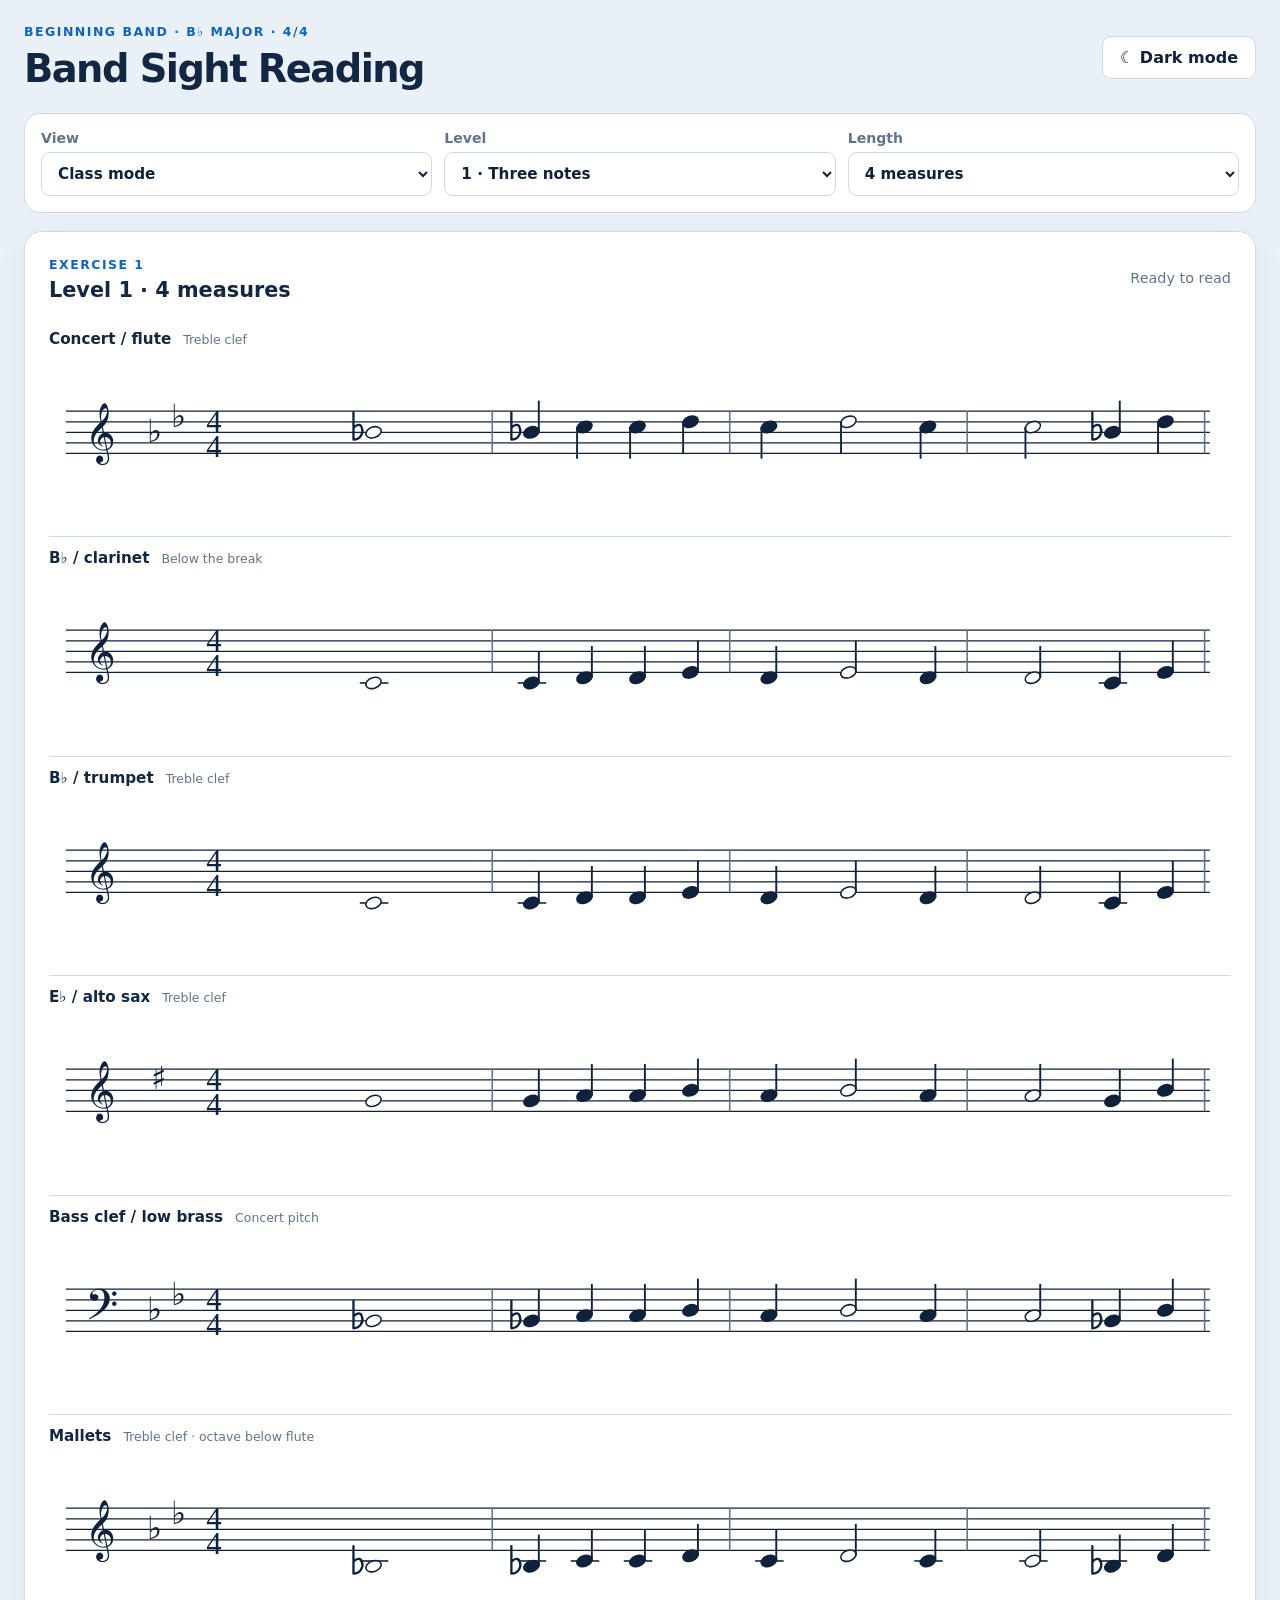
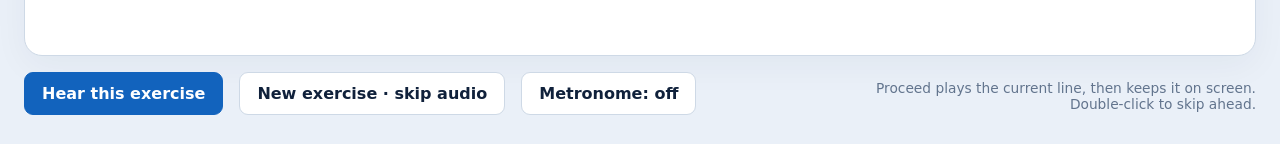
==== index.html @ 4929f15d "Add files via upload" ====
<!doctype html><html lang="en"><head><meta charset="utf-8"><meta name="viewport" content="width=device-width,initial-scale=1"><meta name="theme-color" content="#f4f7fb"><title>Band Sight Reading</title><link rel="stylesheet" href="style.css"></head><body><main class="shell"><header><div><p class="eyebrow">BEGINNING BAND · B♭ MAJOR · 4/4</p><h1>Band Sight Reading</h1></div><button id="theme" class="icon" aria-pressed="false" aria-label="Toggle dark mode" title="Toggle dark mode">☾ Dark mode</button></header><section class="toolbar" aria-label="Exercise settings"><label>View<select id="mode"><option value="class">Class mode</option><option value="single">Instrument mode</option></select></label><label id="instrument-wrap" hidden>Part<select id="instrument"><option value="concert">Concert / flute</option><option value="clarinet">B♭ / clarinet</option><option value="trumpet">B♭ / trumpet</option><option value="alto">E♭ / alto saxophone</option><option value="bass">Bass clef / low brass</option><option value="mallets">Mallets</option></select></label><label>Level<select id="level"><option value="1">1 · Three notes</option><option value="2">2 · Three notes + eighths</option><option value="3">3 · Three notes + rests</option><option value="4">4 · Five notes</option><option value="5">5 · Five notes + eighths</option><option value="6">6 · Five notes + rests</option><option value="7">7 · Eight notes</option><option value="8">8 · Expression</option></select></label><label>Length<select id="measures"><option value="4">4 measures</option><option value="8">8 measures</option></select></label><label id="tempo-wrap" hidden>Tempo<input id="tempo-slider" type="range" min="48" max="172" value="68"><output id="tempo-value" for="tempo-slider">68 BPM</output></label></section><section id="score-area" class="score-area"><div class="score-head"><div><span id="exercise-number">EXERCISE 1</span><h2 id="score-title">Level 1 · 4 measures</h2></div><span id="status" role="status" aria-live="polite">Ready to read</span></div><div id="scores"></div></section><footer><div class="actions"><button id="proceed" class="primary">Hear this exercise</button><button id="replay" hidden>Hear again</button><button id="new-exercise">New exercise · skip audio</button><button id="copy-link" hidden>Copy student link</button><button id="play-along" hidden aria-pressed="false">Play along</button><button id="tracker" hidden aria-pressed="true">Tracker: on</button><button id="metro" aria-pressed="false">Metronome: off</button></div><p class="hint">Proceed plays the current line, then keeps it on screen. Double-click to skip ahead.</p></footer></main><script type="module" src="app.js"></script></body></html>
---- style.css ----
:root{font-family:Inter,ui-sans-serif,system-ui,Segoe UI,sans-serif;color:#132743;background:#eaf0f8;--surface:#fff;--muted:#62748d;--line:#ced9e6;--ink:#10213b;--accent:#1263bd}*{box-sizing:border-box}body{margin:0;padding:24px}.shell{max-width:1450px;margin:auto}header,.score-head,footer,.actions{display:flex;align-items:center;justify-content:space-between;gap:16px}header{margin-bottom:22px}.eyebrow,#exercise-number{color:var(--accent);font-size:.78rem;font-weight:800;letter-spacing:.12em;margin:0 0 7px}h1{font-size:clamp(1.6rem,3vw,2.5rem);letter-spacing:-.04em;margin:0}h2{margin:5px 0 0;font-size:1.3rem}.toolbar{display:flex;flex-wrap:wrap;gap:12px;background:var(--surface);padding:16px;border:1px solid var(--line);border-radius:16px;margin-bottom:18px}.toolbar label{display:flex;flex-direction:column;gap:6px;color:var(--muted);font-size:.88rem;font-weight:650;min-width:160px;flex:1}.toolbar label[hidden]{display:none}select,button{font:inherit;border-radius:9px;cursor:pointer}select{width:100%;padding:11px 12px;background:var(--surface);border:1px solid var(--line);color:var(--ink);font-size:.95rem}button{border:1px solid var(--line);padding:11px 17px;background:var(--surface);color:var(--ink);font-weight:700}button:hover{border-color:var(--accent)}button:focus-visible,select:focus-visible{outline:3px solid var(--accent);outline-offset:2px}.icon{white-space:nowrap}.score-area{background:var(--surface);border:1px solid var(--line);border-radius:18px;padding:22px 24px;box-shadow:0 10px 35px #11284a0c}.score-head{margin-bottom:16px}#status{color:var(--muted);font-size:.9rem;text-align:right}.part{border-top:1px solid var(--line);padding:12px 0 7px}.part:first-child{border-top:0}.part-label{display:flex;align-items:baseline;gap:12px;margin:0 0 2px;font-size:.95rem;font-weight:800}.part-label small{font-size:.78rem;font-weight:500;color:var(--muted)}.staff-scroll{overflow-x:auto}.staff{display:block;width:100%;min-width:650px;height:auto;max-height:180px;color:var(--ink)}.staff text{font-family:Georgia,serif;fill:currentColor}.staff line,.staff path,.staff ellipse{stroke:currentColor}.staff .note{fill:currentColor}.staff .open{fill:var(--surface)}.staff .bar{stroke:var(--muted)}.staff .dynamic{font-style:italic;font-weight:bold}footer{margin-top:16px;align-items:flex-start}.actions{justify-content:flex-start;flex-wrap:wrap}.primary{background:var(--accent);color:white;border-color:var(--accent);min-width:195px}.primary:hover{filter:brightness(1.12)}.hint{color:var(--muted);font-size:.86rem;max-width:390px;margin:8px 0;text-align:right}body.dark{color:#e8f1ff;background:#101a2b;--surface:#1b2b41;--muted:#adbed3;--line:#405671;--ink:#eaf3ff;--accent:#72b7ff}body.dark .primary{background:#3485da;border-color:#3485da;color:white}@media(max-width:750px){body{padding:12px}.score-area{padding:16px}.toolbar{gap:10px}.toolbar label{min-width:135px}header{align-items:flex-start}footer{flex-direction:column}.hint{text-align:left;margin:0}.part-label{flex-wrap:wrap}.staff{min-width:650px}}

#tempo-wrap input{width:100%;accent-color:var(--accent)}#tempo-value{font-size:.85rem;color:var(--ink)}.staff .active-note{fill:#e59c22;stroke:#b6730d;stroke-width:2.6}.staff .active-rest{fill:#e59c22}.staff-scroll{scrollbar-width:thin}

button:disabled{opacity:.55;cursor:not-allowed}

body{min-height:100vh}html:has(body.dark){background:#101a2b}body.eight .shell{max-width:1800px}.staff{max-height:none}

.staff-scroll:has(svg[viewBox="0 0 2300 170"]) .staff{min-width:2000px;max-height:none}

button[aria-pressed="true"]{background:var(--accent);border-color:var(--accent);color:#fff;box-shadow:0 0 0 3px color-mix(in srgb,var(--accent) 18%,transparent)}body.dark button[aria-pressed="true"]{background:#3485da;border-color:#3485da;color:#fff}

body.class-view .staff{min-width:0!important;width:100%;max-height:none}body.class-view .staff-scroll{overflow-x:hidden}
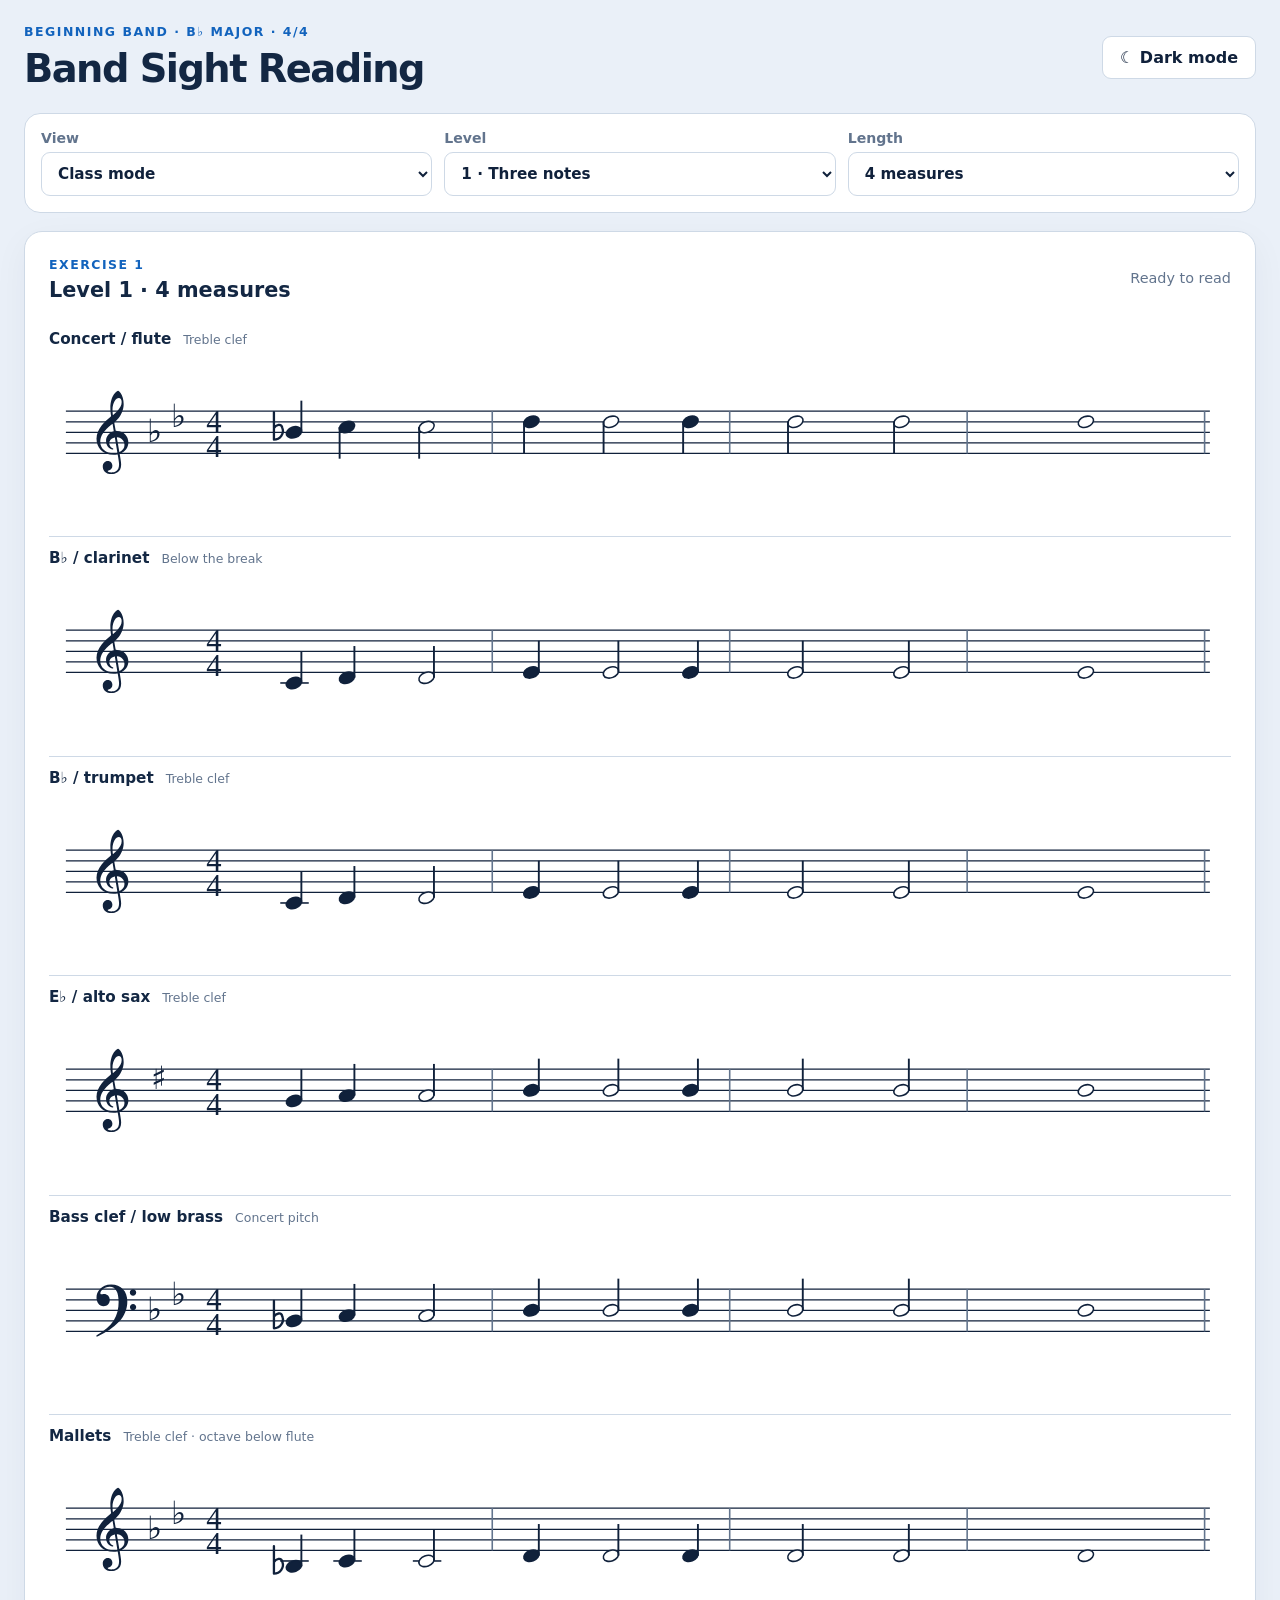
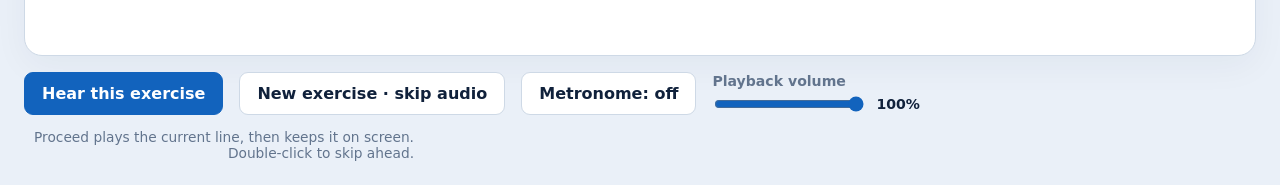
==== commit 72d3c83a: "Add files via upload" ====
--- a/index.html
+++ b/index.html
@@ -1 +1 @@
-<!doctype html><html lang="en"><head><meta charset="utf-8"><meta name="viewport" content="width=device-width,initial-scale=1"><meta name="theme-color" content="#f4f7fb"><title>Band Sight Reading</title><link rel="stylesheet" href="style.css"></head><body><main class="shell"><header><div><p class="eyebrow">BEGINNING BAND · B♭ MAJOR · 4/4</p><h1>Band Sight Reading</h1></div><button id="theme" class="icon" aria-pressed="false" aria-label="Toggle dark mode" title="Toggle dark mode">☾ Dark mode</button></header><section class="toolbar" aria-label="Exercise settings"><label>View<select id="mode"><option value="class">Class mode</option><option value="single">Instrument mode</option></select></label><label id="instrument-wrap" hidden>Part<select id="instrument"><option value="concert">Concert / flute</option><option value="clarinet">B♭ / clarinet</option><option value="trumpet">B♭ / trumpet</option><option value="alto">E♭ / alto saxophone</option><option value="bass">Bass clef / low brass</option><option value="mallets">Mallets</option></select></label><label>Level<select id="level"><option value="1">1 · Three notes</option><option value="2">2 · Three notes + eighths</option><option value="3">3 · Three notes + rests</option><option value="4">4 · Five notes</option><option value="5">5 · Five notes + eighths</option><option value="6">6 · Five notes + rests</option><option value="7">7 · Eight notes</option><option value="8">8 · Expression</option></select></label><label>Length<select id="measures"><option value="4">4 measures</option><option value="8">8 measures</option></select></label><label id="tempo-wrap" hidden>Tempo<input id="tempo-slider" type="range" min="48" max="172" value="68"><output id="tempo-value" for="tempo-slider">68 BPM</output></label></section><section id="score-area" class="score-area"><div class="score-head"><div><span id="exercise-number">EXERCISE 1</span><h2 id="score-title">Level 1 · 4 measures</h2></div><span id="status" role="status" aria-live="polite">Ready to read</span></div><div id="scores"></div></section><footer><div class="actions"><button id="proceed" class="primary">Hear this exercise</button><button id="replay" hidden>Hear again</button><button id="new-exercise">New exercise · skip audio</button><button id="copy-link" hidden>Copy student link</button><button id="play-along" hidden aria-pressed="false">Play along</button><button id="tracker" hidden aria-pressed="true">Tracker: on</button><button id="metro" aria-pressed="false">Metronome: off</button></div><p class="hint">Proceed plays the current line, then keeps it on screen. Double-click to skip ahead.</p></footer></main><script type="module" src="app.js"></script></body></html>
+<!doctype html><html lang="en"><head><meta charset="utf-8"><meta name="viewport" content="width=device-width,initial-scale=1"><meta name="theme-color" content="#f4f7fb"><title>Band Sight Reading</title><link rel="stylesheet" href="style.css"></head><body><main class="shell"><header><div><p class="eyebrow">BEGINNING BAND · B♭ MAJOR · 4/4</p><h1>Band Sight Reading</h1></div><button id="theme" class="icon" aria-pressed="false" aria-label="Toggle dark mode" title="Toggle dark mode">☾ Dark mode</button></header><section class="toolbar" aria-label="Exercise settings"><label>View<select id="mode"><option value="class">Class mode</option><option value="single">Instrument mode</option></select></label><label id="instrument-wrap" hidden>Part<select id="instrument"><option value="concert">Concert / flute</option><option value="clarinet">B♭ / clarinet</option><option value="trumpet">B♭ / trumpet</option><option value="alto">E♭ / alto saxophone</option><option value="bass">Bass clef / low brass</option><option value="mallets">Mallets</option></select></label><label>Level<select id="level"><option value="1">1 · Three notes</option><option value="2">2 · Three notes + eighths</option><option value="3">3 · Three notes + rests</option><option value="4">4 · Five notes</option><option value="5">5 · Five notes + eighths</option><option value="6">6 · Five notes + rests</option><option value="7">7 · Eight notes</option><option value="8">8 · Expression</option></select></label><label>Length<select id="measures"><option value="4">4 measures</option><option value="8">8 measures</option></select></label><label id="tempo-wrap" hidden>Tempo<input id="tempo-slider" type="range" min="48" max="172" value="68"><output id="tempo-value" for="tempo-slider">68 BPM</output></label></section><section id="score-area" class="score-area"><div class="score-head"><div><span id="exercise-number">EXERCISE 1</span><h2 id="score-title">Level 1 · 4 measures</h2></div><span id="status" role="status" aria-live="polite">Ready to read</span></div><div id="scores"></div></section><footer><div class="actions"><button id="proceed" class="primary">Hear this exercise</button><button id="replay" hidden>Hear again</button><button id="new-exercise">New exercise · skip audio</button><button id="copy-link" hidden>Copy student link</button><button id="play-along" hidden aria-pressed="false">Play along</button><button id="tracker" hidden aria-pressed="true">Tracker: on</button><button id="metro" aria-pressed="false">Metronome: off</button><label class="volume-control" for="playback-volume">Playback volume <span class="volume-input"><input id="playback-volume" type="range" min="0" max="100" value="100"><output id="playback-volume-value" for="playback-volume">100%</output></span></label></div><div class="footer-details"><p class="hint">Proceed plays the current line, then keeps it on screen. Double-click to skip ahead.</p></div></footer></main><script type="module" src="app.js"></script></body></html>
--- a/style.css
+++ b/style.css
@@ -11,3 +11,9 @@
 button[aria-pressed="true"]{background:var(--accent);border-color:var(--accent);color:#fff;box-shadow:0 0 0 3px color-mix(in srgb,var(--accent) 18%,transparent)}body.dark button[aria-pressed="true"]{background:#3485da;border-color:#3485da;color:#fff}
 
 body.class-view .staff{min-width:0!important;width:100%;max-height:none}body.class-view .staff-scroll{overflow-x:hidden}
+
+.staff .clef{stroke:none}
+
+footer{display:block}.footer-details{display:flex;align-items:flex-end;justify-content:space-between;gap:18px;margin-top:14px}.volume-control{display:flex;flex-direction:column;gap:5px;min-width:210px;color:var(--muted);font-size:.88rem;font-weight:650}.volume-input{display:flex;align-items:center;gap:10px;color:var(--ink)}.volume-input input{width:170px;accent-color:var(--accent)}.volume-input output{min-width:3ch;font-variant-numeric:tabular-nums}.footer-details .hint{margin:0}@media(max-width:750px){.footer-details{align-items:flex-start;flex-direction:column}}
+
+.actions .volume-control{flex:0 0 210px;align-self:center}.actions .volume-input input{width:150px}@media(max-width:750px){.actions .volume-control{flex-basis:100%}}
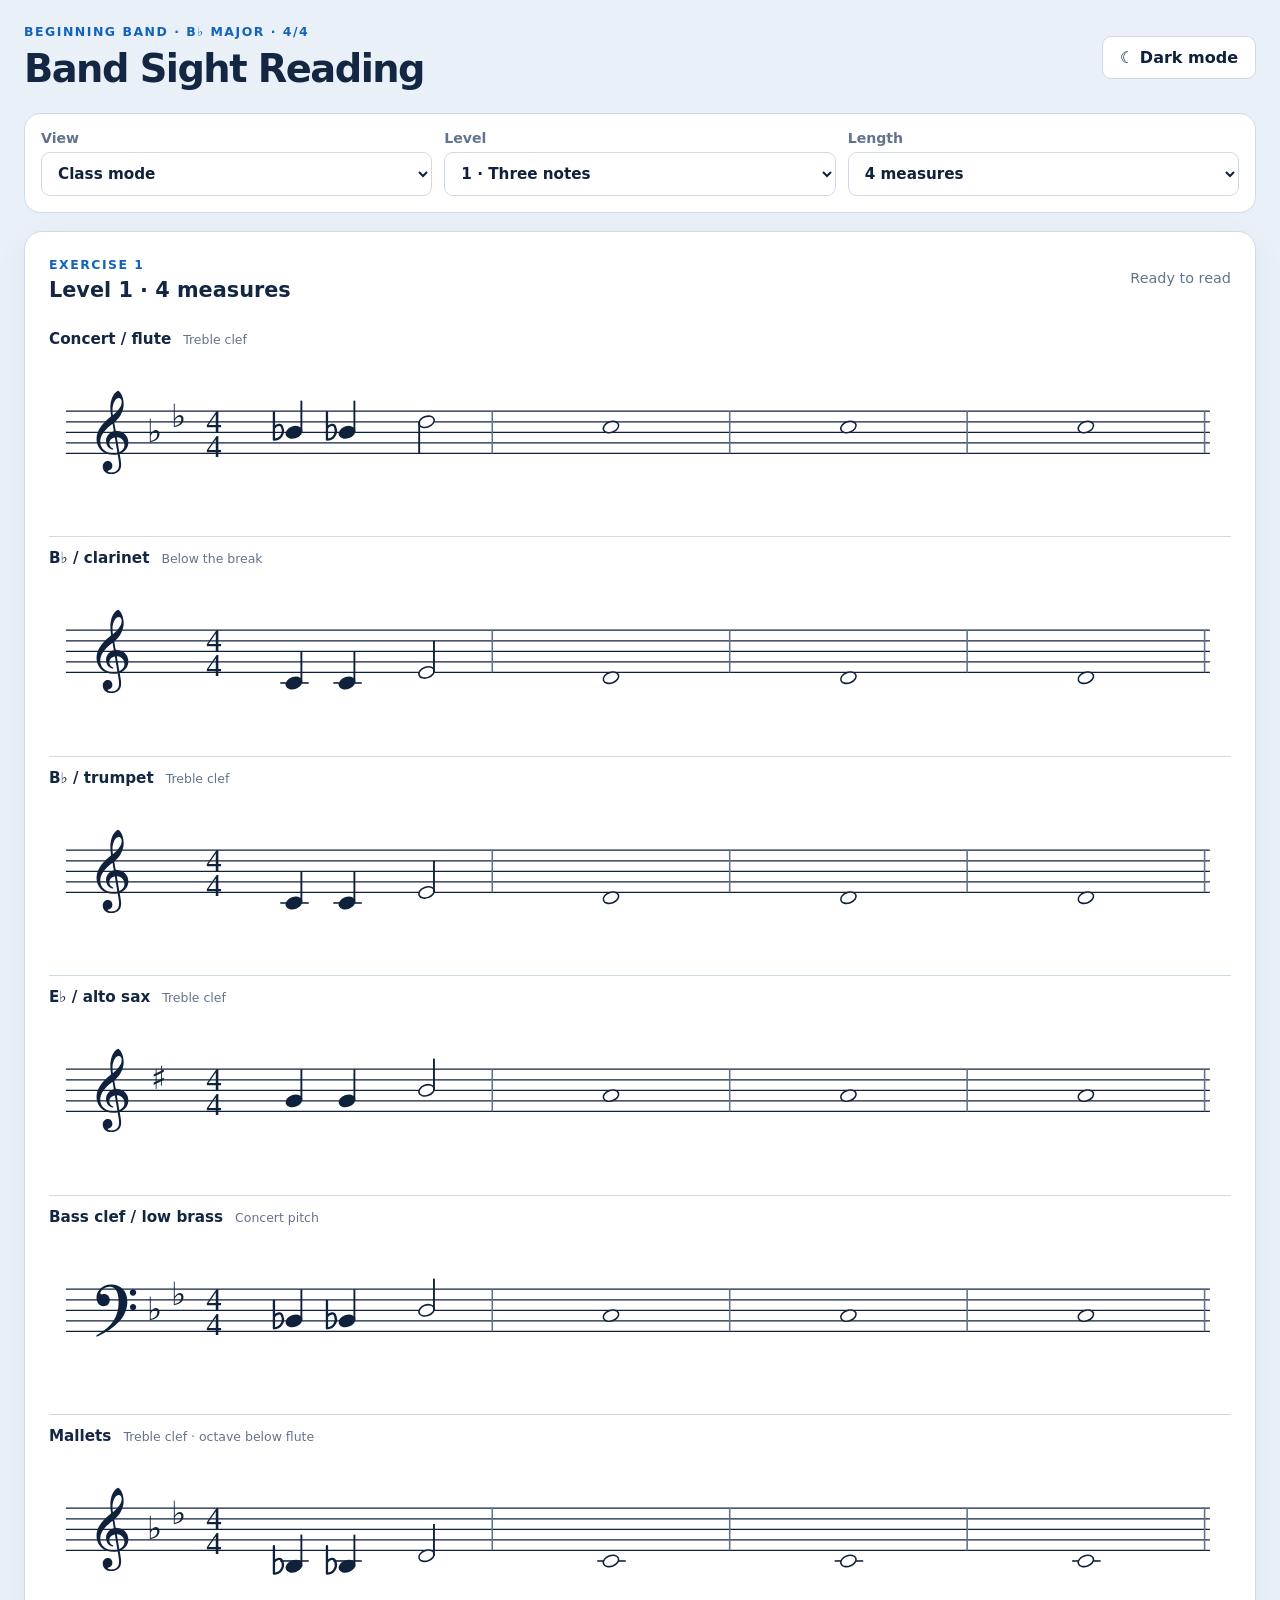
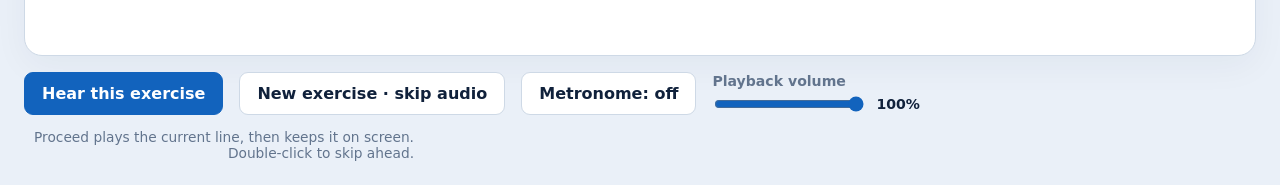
==== commit 82a5c170: "Add files via upload" ====
--- a/index.html
+++ b/index.html
@@ -1 +1 @@
-<!doctype html><html lang="en"><head><meta charset="utf-8"><meta name="viewport" content="width=device-width,initial-scale=1"><meta name="theme-color" content="#f4f7fb"><title>Band Sight Reading</title><link rel="stylesheet" href="style.css"></head><body><main class="shell"><header><div><p class="eyebrow">BEGINNING BAND · B♭ MAJOR · 4/4</p><h1>Band Sight Reading</h1></div><button id="theme" class="icon" aria-pressed="false" aria-label="Toggle dark mode" title="Toggle dark mode">☾ Dark mode</button></header><section class="toolbar" aria-label="Exercise settings"><label>View<select id="mode"><option value="class">Class mode</option><option value="single">Instrument mode</option></select></label><label id="instrument-wrap" hidden>Part<select id="instrument"><option value="concert">Concert / flute</option><option value="clarinet">B♭ / clarinet</option><option value="trumpet">B♭ / trumpet</option><option value="alto">E♭ / alto saxophone</option><option value="bass">Bass clef / low brass</option><option value="mallets">Mallets</option></select></label><label>Level<select id="level"><option value="1">1 · Three notes</option><option value="2">2 · Three notes + eighths</option><option value="3">3 · Three notes + rests</option><option value="4">4 · Five notes</option><option value="5">5 · Five notes + eighths</option><option value="6">6 · Five notes + rests</option><option value="7">7 · Eight notes</option><option value="8">8 · Expression</option></select></label><label>Length<select id="measures"><option value="4">4 measures</option><option value="8">8 measures</option></select></label><label id="tempo-wrap" hidden>Tempo<input id="tempo-slider" type="range" min="48" max="172" value="68"><output id="tempo-value" for="tempo-slider">68 BPM</output></label></section><section id="score-area" class="score-area"><div class="score-head"><div><span id="exercise-number">EXERCISE 1</span><h2 id="score-title">Level 1 · 4 measures</h2></div><span id="status" role="status" aria-live="polite">Ready to read</span></div><div id="scores"></div></section><footer><div class="actions"><button id="proceed" class="primary">Hear this exercise</button><button id="replay" hidden>Hear again</button><button id="new-exercise">New exercise · skip audio</button><button id="copy-link" hidden>Copy student link</button><button id="play-along" hidden aria-pressed="false">Play along</button><button id="tracker" hidden aria-pressed="true">Tracker: on</button><button id="metro" aria-pressed="false">Metronome: off</button><label class="volume-control" for="playback-volume">Playback volume <span class="volume-input"><input id="playback-volume" type="range" min="0" max="100" value="100"><output id="playback-volume-value" for="playback-volume">100%</output></span></label></div><div class="footer-details"><p class="hint">Proceed plays the current line, then keeps it on screen. Double-click to skip ahead.</p></div></footer></main><script type="module" src="app.js"></script></body></html>
+<!doctype html><html lang="en"><head><meta charset="utf-8"><meta name="viewport" content="width=device-width,initial-scale=1"><meta name="theme-color" content="#f4f7fb"><title>Band Sight Reading</title><link rel="icon" type="image/svg+xml" href="favicon.svg"><link rel="stylesheet" href="style.css"></head><body><main class="shell"><header><div><p class="eyebrow">BEGINNING BAND · B♭ MAJOR · 4/4</p><h1>Band Sight Reading</h1></div><button id="theme" class="icon" aria-pressed="false" aria-label="Toggle dark mode" title="Toggle dark mode">☾ Dark mode</button></header><section class="toolbar" aria-label="Exercise settings"><label>View<select id="mode"><option value="class">Class mode</option><option value="single">Instrument mode</option></select></label><label id="instrument-wrap" hidden>Part<select id="instrument"><option value="concert">Concert / flute</option><option value="clarinet">B♭ / clarinet</option><option value="trumpet">B♭ / trumpet</option><option value="alto">E♭ / alto saxophone</option><option value="bass">Bass clef / low brass</option><option value="mallets">Mallets</option></select></label><label>Level<select id="level"><option value="1">1 · Three notes</option><option value="2">2 · Three notes + eighths</option><option value="3">3 · Three notes + rests</option><option value="4">4 · Five notes</option><option value="5">5 · Five notes + eighths</option><option value="6">6 · Five notes + rests</option><option value="7">7 · Eight notes</option><option value="8">8 · Expression</option></select></label><label>Length<select id="measures"><option value="4">4 measures</option><option value="8">8 measures</option></select></label><label id="tempo-wrap" hidden>Tempo<input id="tempo-slider" type="range" min="48" max="172" value="68"><output id="tempo-value" for="tempo-slider">68 BPM</output></label></section><section id="score-area" class="score-area"><div class="score-head"><div><span id="exercise-number">EXERCISE 1</span><h2 id="score-title">Level 1 · 4 measures</h2></div><span id="status" role="status" aria-live="polite">Ready to read</span></div><div id="scores"></div></section><footer><div class="actions"><button id="proceed" class="primary">Hear this exercise</button><button id="replay" hidden>Hear again</button><button id="new-exercise">New exercise · skip audio</button><button id="play-along" hidden aria-pressed="false">Play along</button><button id="tracker" hidden aria-pressed="true">Tracker: on</button><button id="metro" aria-pressed="false">Metronome: off</button><label class="volume-control" for="playback-volume">Playback volume <span class="volume-input"><input id="playback-volume" type="range" min="0" max="100" value="100"><output id="playback-volume-value" for="playback-volume">100%</output></span></label></div><div class="footer-details"><p class="hint">Proceed plays the current line, then keeps it on screen. Double-click to skip ahead.</p></div></footer></main><script type="module" src="app.js"></script></body></html>
